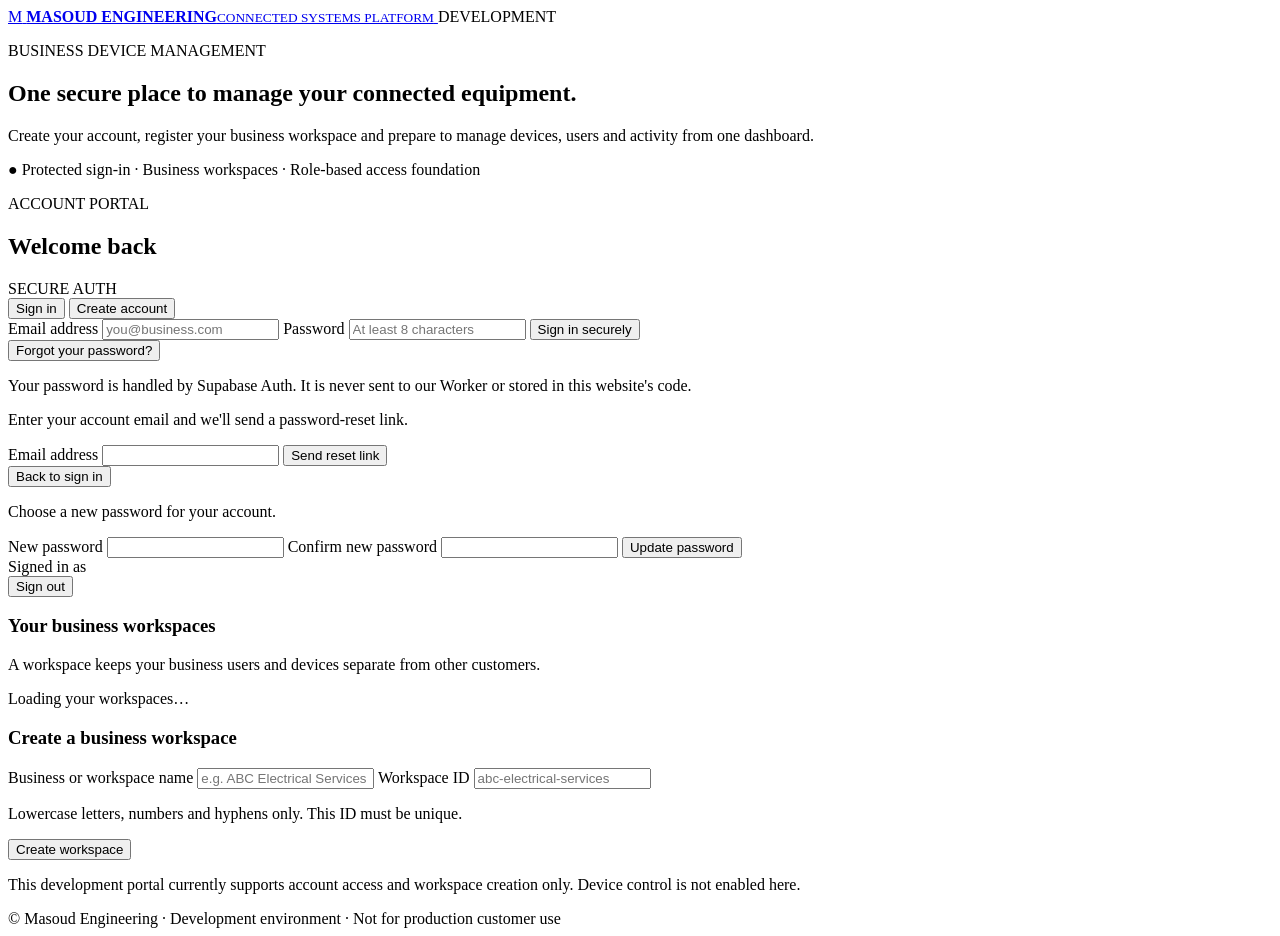
==== platform/index.html @ 8cf90f0e "Build isolated IoT platform account portal" ====
<!doctype html>
<html lang="en">
<head>
  <meta charset="utf-8">
  <meta name="viewport" content="width=device-width, initial-scale=1">
  <meta name="theme-color" content="#0b1422">
  <meta name="description" content="Secure business account portal for the IoT platform.">
  <title>Masoud Engineering | IoT Platform</title>
  <link rel="stylesheet" href="./styles.css">
</head>
<body>
  <header class="topbar">
    <a class="brand" href="./" aria-label="IoT Platform home">
      <span class="brand-mark">M</span>
      <span><strong>MASOUD ENGINEERING</strong><small>CONNECTED SYSTEMS PLATFORM</small></span>
    </a>
    <span class="environment"><i></i> DEVELOPMENT</span>
  </header>
  <main class="shell">
    <section class="intro">
      <p class="eyebrow">BUSINESS DEVICE MANAGEMENT</p>
      <h1>One secure place to manage your connected equipment.</h1>
      <p class="lead">Create your account, register your business workspace and prepare to manage devices, users and activity from one dashboard.</p>
      <div class="trustline"><span>●</span> Protected sign-in <span>·</span> Business workspaces <span>·</span> Role-based access foundation</div>
    </section>
    <section class="portal card" aria-live="polite">
      <div class="card-heading">
        <div><p class="eyebrow">ACCOUNT PORTAL</p><h2 id="panel-title">Welcome back</h2></div>
        <span class="secure-tag">SECURE AUTH</span>
      </div>
      <div id="notice" class="notice hidden" role="status"></div>
      <section id="auth-panel">
        <div class="tabs" role="tablist" aria-label="Account actions">
          <button class="tab active" id="login-tab" type="button">Sign in</button>
          <button class="tab" id="signup-tab" type="button">Create account</button>
        </div>
        <form id="auth-form">
          <label for="email">Email address</label>
          <input id="email" name="email" type="email" autocomplete="email" placeholder="you@business.com" required>
          <label for="password">Password</label>
          <input id="password" name="password" type="password" autocomplete="current-password" minlength="8" placeholder="At least 8 characters" required>
          <button class="primary full" id="auth-submit" type="submit">Sign in securely</button>
        </form>
        <button class="text-button" id="forgot-button" type="button">Forgot your password?</button>
        <p class="fineprint">Your password is handled by Supabase Auth. It is never sent to our Worker or stored in this website's code.</p>
      </section>
      <section id="reset-panel" class="hidden">
        <p class="muted">Enter your account email and we'll send a password-reset link.</p>
        <form id="reset-form">
          <label for="reset-email">Email address</label>
          <input id="reset-email" type="email" autocomplete="email" required>
          <button class="primary full" type="submit">Send reset link</button>
        </form>
        <button class="text-button" id="back-to-auth" type="button">Back to sign in</button>
      </section>
      <section id="recovery-panel" class="hidden">
        <p class="muted">Choose a new password for your account.</p>
        <form id="recovery-form">
          <label for="new-password">New password</label>
          <input id="new-password" type="password" minlength="8" autocomplete="new-password" required>
          <label for="confirm-password">Confirm new password</label>
          <input id="confirm-password" type="password" minlength="8" autocomplete="new-password" required>
          <button class="primary full" type="submit">Update password</button>
        </form>
      </section>
      <section id="workspace-panel" class="hidden">
        <div class="signed-in">
          <div><span class="muted">Signed in as</span><strong id="signed-in-email"></strong></div>
          <button class="secondary" id="signout-button" type="button">Sign out</button>
        </div>
        <div class="section-rule"></div>
        <h3>Your business workspaces</h3>
        <p class="muted small">A workspace keeps your business users and devices separate from other customers.</p>
        <div id="org-list" class="org-list"><p class="muted small">Loading your workspaces…</p></div>
        <div class="section-rule"></div>
        <h3>Create a business workspace</h3>
        <form id="org-form">
          <label for="org-name">Business or workspace name</label>
          <input id="org-name" type="text" minlength="2" maxlength="120" placeholder="e.g. ABC Electrical Services" required>
          <label for="org-slug">Workspace ID</label>
          <input id="org-slug" type="text" pattern="[a-z0-9]+(?:-[a-z0-9]+)*" placeholder="abc-electrical-services" required>
          <p class="hint">Lowercase letters, numbers and hyphens only. This ID must be unique.</p>
          <button class="primary full" id="create-org-button" type="submit">Create workspace</button>
        </form>
        <p class="fineprint">This development portal currently supports account access and workspace creation only. Device control is not enabled here.</p>
      </section>
    </section>
    <footer>© <span id="year"></span> Masoud Engineering · Development environment · Not for production customer use</footer>
  </main>
  <script type="module" src="./app.js"></script>
</body>
</html>
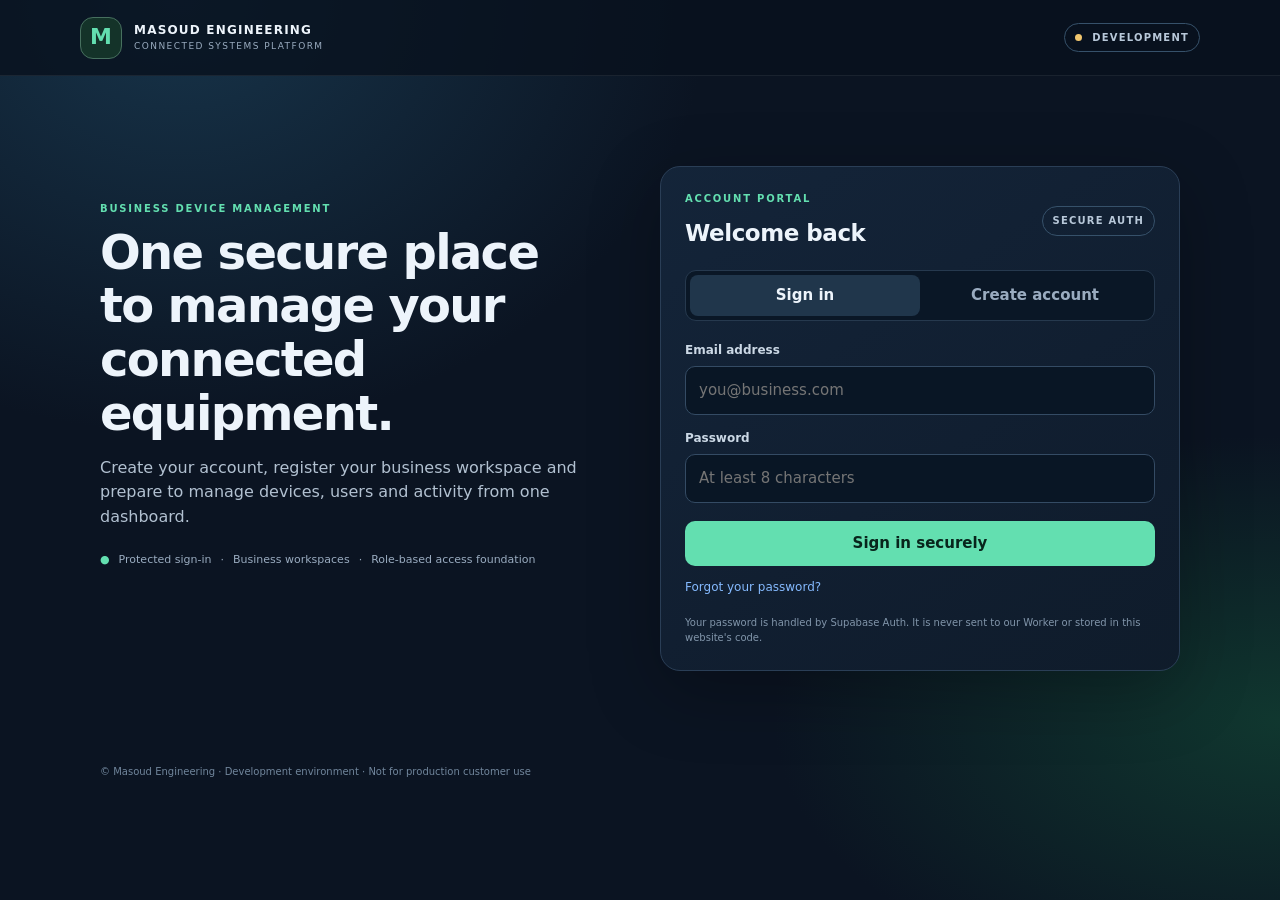
==== commit 11136919: "Add invitation acceptance and device enrollment forms" ====
--- a/platform/index.html
+++ b/platform/index.html
@@ -82,7 +82,30 @@
           <p class="hint">Lowercase letters, numbers and hyphens only. This ID must be unique.</p>
           <button class="primary full" id="create-org-button" type="submit">Create workspace</button>
         </form>
-        <p class="fineprint">This development portal currently supports account access and workspace creation only. Device control is not enabled here.</p>
+        <div class="section-rule"></div>
+        <h3>Join a business workspace</h3>
+        <p class="muted small">If an administrator shared an invitation token with you, enter it here. Your signed-in email must match the invited email address.</p>
+        <form id="accept-invitation-form">
+          <label for="invitation-token">Invitation token</label>
+          <input id="invitation-token" type="text" minlength="32" maxlength="128" autocomplete="off" required>
+          <button class="primary full" id="accept-invitation-button" type="submit">Accept invitation</button>
+        </form>
+        <div class="section-rule"></div>
+        <h3>Device enrollment</h3>
+        <p class="muted small">An owner or administrator can issue a short-lived code for a device already registered as pending in this workspace.</p>
+        <form id="create-device-claim-form">
+          <label for="claim-device-id">Registered device ID</label>
+          <input id="claim-device-id" type="text" placeholder="Device UUID" pattern="[0-9a-fA-F-]{36}" required>
+          <button class="secondary full" id="create-device-claim-button" type="submit">Create enrollment code</button>
+          <div id="created-claim-result" class="token-result hidden"></div>
+        </form>
+        <p class="fineprint">Enrollment codes authorize tenant registration only; they do not prove physical ESP32 identity or configure its MQTT credentials.</p>
+        <form id="redeem-device-claim-form">
+          <label for="redeem-claim-token">Redeem an enrollment code</label>
+          <input id="redeem-claim-token" type="text" minlength="32" maxlength="128" autocomplete="off" required>
+          <button class="secondary full" id="redeem-device-claim-button" type="submit">Enroll device in my workspace</button>
+        </form>
+        <p class="fineprint">Development environment only. Device control and production hardware provisioning remain disabled.</p>
       </section>
     </section>
     <footer>© <span id="year"></span> Masoud Engineering · Development environment · Not for production customer use</footer>
--- a/platform/styles.css
+++ b/platform/styles.css
@@ -0,0 +1,45 @@
+:root{color-scheme:dark;--bg:#0b1422;--panel:#111f31;--panel2:#17283d;--line:#2a3e56;--text:#edf4fb;--muted:#9aacc0;--accent:#63dfb0;--blue:#85baff;--danger:#ff858b}
+*{box-sizing:border-box}
+body{margin:0;min-height:100vh;background:radial-gradient(ellipse at 14% 0%,#17344a 0,transparent 34%),radial-gradient(ellipse at 100% 80%,#10372f 0,transparent 28%),var(--bg);color:var(--text);font:15px/1.55 system-ui,-apple-system,"Segoe UI",sans-serif}
+button,input{font:inherit}
+.topbar{height:76px;border-bottom:1px solid #ffffff12;display:flex;align-items:center;justify-content:space-between;padding:0 max(22px,calc((100% - 1120px)/2));background:#08111dcc}
+.brand{display:flex;align-items:center;gap:12px;color:var(--text);text-decoration:none}
+.brand-mark{width:42px;height:42px;display:grid;place-items:center;border:1px solid #47705f;border-radius:13px;background:#143329;color:var(--accent);font-size:22px;font-weight:800}
+.brand strong,.brand small{display:block}.brand strong{font-size:12px;letter-spacing:.1em}.brand small{font-size:9px;color:var(--muted);letter-spacing:.16em}
+.environment,.secure-tag{border:1px solid #36516a;border-radius:999px;padding:6px 10px;color:#b8c8d9;font-size:10px;font-weight:750;letter-spacing:.12em}
+.environment i{display:inline-block;width:7px;height:7px;border-radius:50%;background:#f1c66e;margin-right:6px}
+.shell{width:min(1080px,calc(100% - 32px));margin:0 auto;padding:62px 0 24px}
+.intro{max-width:700px;margin-bottom:30px}
+.eyebrow{color:var(--accent);font-size:10px;font-weight:800;letter-spacing:.18em;margin:0 0 9px}
+h1{font-size:clamp(30px,5vw,48px);line-height:1.12;letter-spacing:-.035em;margin:0 0 15px;max-width:680px}
+.lead{color:#b2c1d1;font-size:16px;max-width:630px;margin:0}
+.trustline{display:flex;flex-wrap:wrap;gap:9px;margin-top:21px;color:var(--muted);font-size:11px}
+.trustline span:first-child{color:var(--accent)}
+.card{width:min(100%,520px);background:linear-gradient(145deg,#14253af5,#0f1b2bf5);border:1px solid var(--line);border-radius:20px;padding:24px;box-shadow:0 20px 70px #0004}
+.card-heading{display:flex;align-items:center;justify-content:space-between;gap:12px;margin-bottom:19px}
+h2{font-size:23px;margin:0;letter-spacing:-.02em}
+h3{font-size:16px;margin:0 0 7px}
+.tabs{display:grid;grid-template-columns:1fr 1fr;background:#0a1726;border:1px solid #26394e;border-radius:11px;padding:4px;margin-bottom:20px}
+.tab{border:0;border-radius:8px;background:transparent;color:var(--muted);padding:9px;font-weight:700}
+.tab.active{background:#20364b;color:var(--text)}
+label{display:block;font-size:12px;font-weight:700;color:#cbd8e5;margin:14px 0 6px}
+input{width:100%;border:1px solid #344b64;border-radius:10px;background:#091625;color:var(--text);padding:12px 13px;outline:none}
+input:focus{border-color:var(--accent);box-shadow:0 0 0 3px #63dfb01c}
+button{cursor:pointer}
+.primary,.secondary{border-radius:10px;padding:11px 14px;font-weight:750}
+.primary{background:var(--accent);color:#08251c;border:0}.primary:hover{filter:brightness(1.06)}.primary:disabled{opacity:.55;cursor:wait}
+.secondary{border:1px solid #3a526d;background:#1a2d43;color:var(--text)}
+.full{width:100%;margin-top:18px}
+.text-button{border:0;background:transparent;color:var(--blue);padding:12px 0 0;font-size:12px}
+.fineprint,.hint{color:#8195aa;font-size:10px;margin:16px 0 0}.hint{margin:6px 0 0}
+.notice{padding:11px 13px;border:1px solid #45617a;border-radius:10px;background:#13283b;color:#dce8f3;font-size:12px;margin-bottom:15px}
+.notice.error{border-color:#75434b;background:#321d27;color:#ffd6d8}.notice.success{border-color:#34765e;background:#123328;color:#b8f2d8}
+.hidden{display:none!important}.muted{color:var(--muted)}.small{font-size:12px}
+.signed-in{display:flex;justify-content:space-between;align-items:center;gap:12px}.signed-in strong{display:block;overflow-wrap:anywhere}
+.section-rule{height:1px;background:#2b3d52;margin:22px 0}
+.org-list{display:grid;gap:8px;margin:12px 0}
+.org-item{padding:11px 13px;background:#0c1928;border:1px solid #2b4057;border-radius:10px}
+.org-item strong{display:block}.org-item span{font-size:11px;color:var(--muted)}
+footer{margin-top:38px;color:#71869c;font-size:10px}
+@media(min-width:800px){.shell{display:grid;grid-template-columns:1fr 520px;align-items:start;gap:55px;padding-top:90px}.intro{position:sticky;top:100px;margin-top:35px}.card{grid-column:2;grid-row:1}.shell footer{grid-column:1/-1}}
+@media(max-width:520px){.topbar{height:68px;padding:0 16px}.brand strong{font-size:10px}.brand small{font-size:8px}.environment{font-size:9px;padding:5px 7px}.shell{padding-top:38px}.card{padding:19px}.trustline{font-size:10px}}
